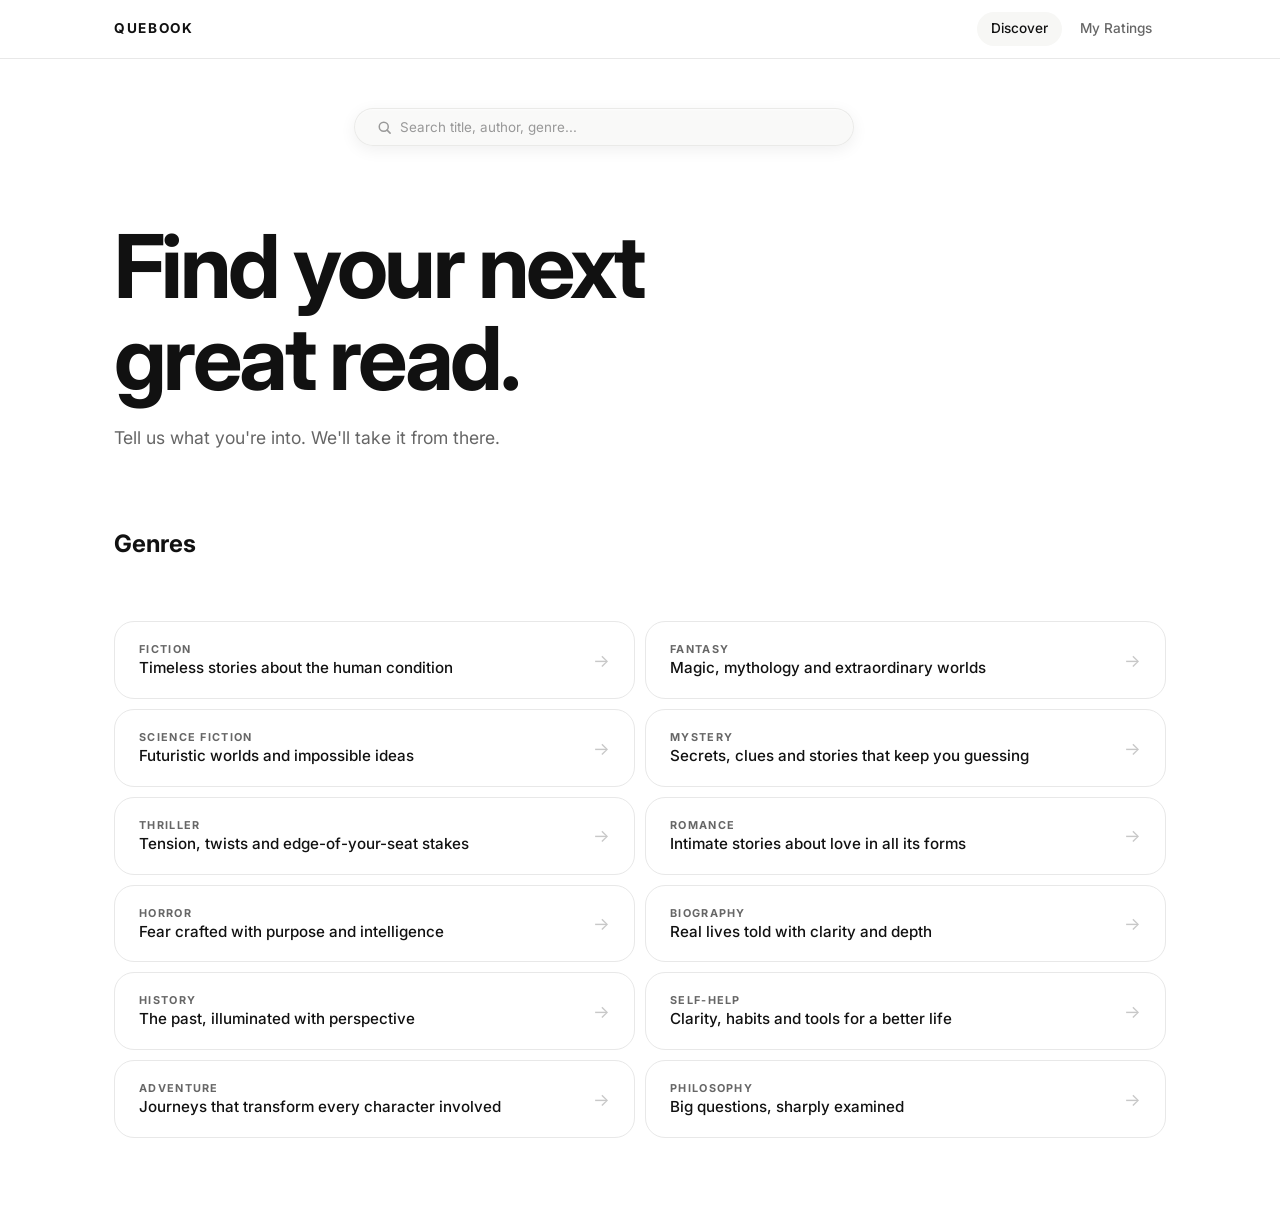
==== index.html @ 7052597d "Initial commit" ====
<!DOCTYPE html>
<html lang="en">
<head>
  <meta charset="UTF-8" />
  <meta http-equiv="refresh" content="0; url=templates/index.html" />
  <meta name="viewport" content="width=device-width, initial-scale=1.0" />
  <title>Quebook · Redirecting</title>
  <script>
    window.location.replace("templates/index.html");
  </script>
</head>
<body style="font-family: system-ui, -apple-system, sans-serif; background: #0f1117; color: #fff; display: flex; align-items: center; justify-content: center; height: 100vh; margin: 0;">
  <p>Redirecting to <a href="templates/index.html" style="color: #6366f1;">Quebook</a>...</p>
</body>
</html>
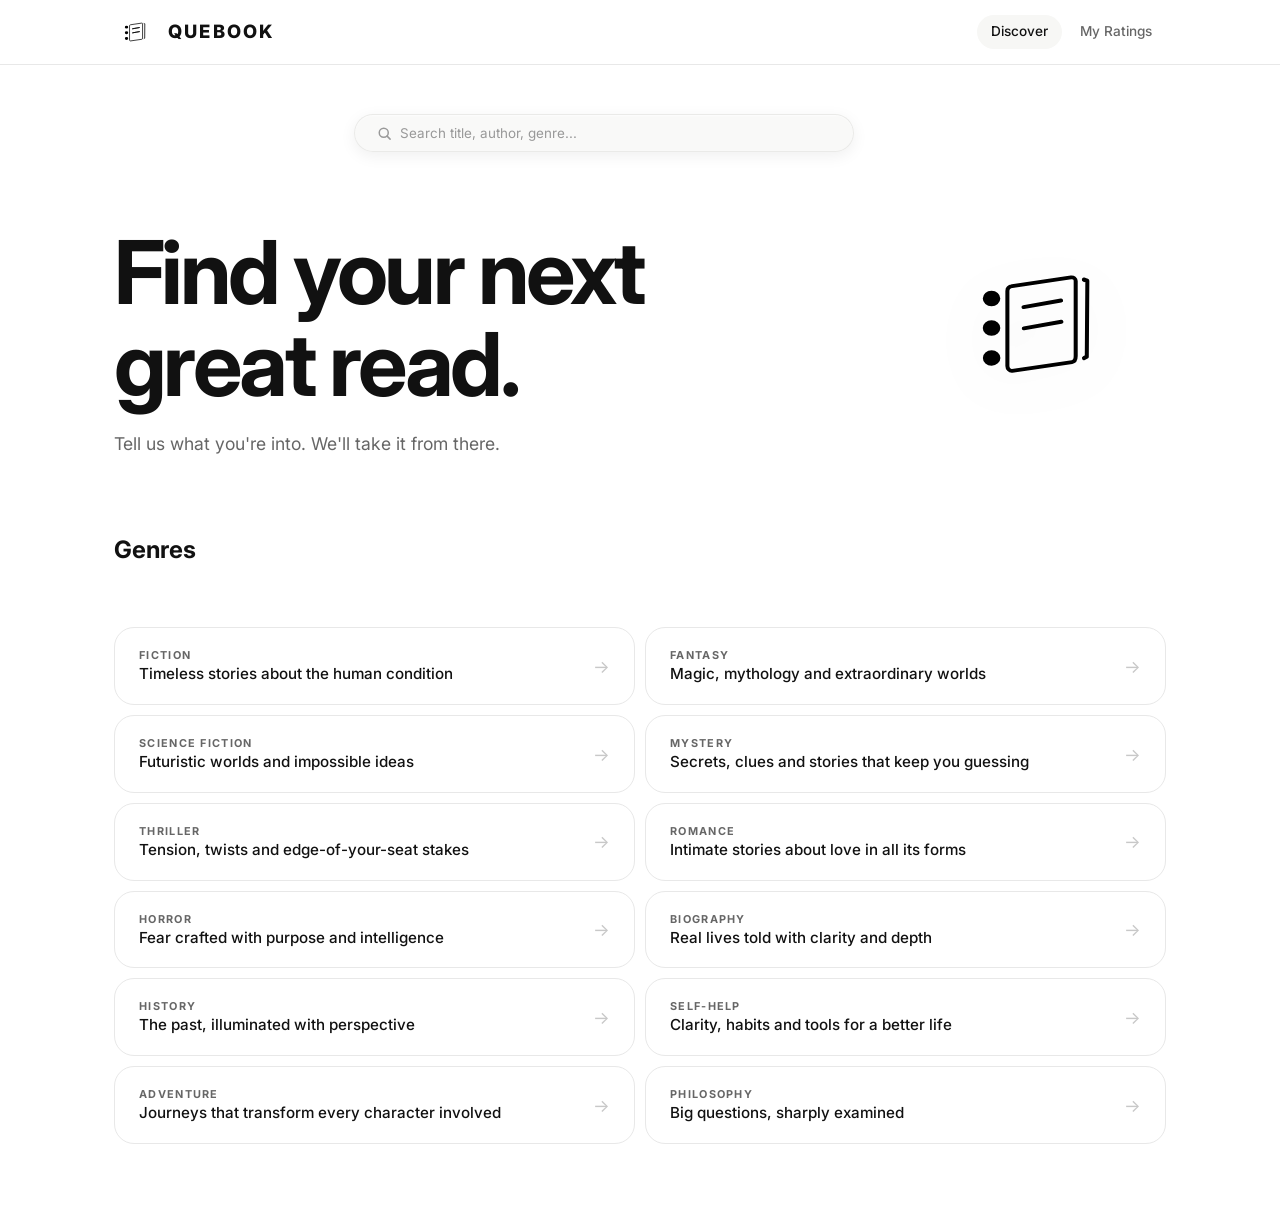
==== commit 1dad5f5e: "first commiT" ====
--- a/index.html
+++ b/index.html
@@ -3,7 +3,9 @@
 <head>
   <meta charset="UTF-8" />
   <meta http-equiv="refresh" content="0; url=templates/index.html" />
-  <meta name="viewport" content="width=device-width, initial-scale=1.0" />
+  <!-- Favicon -->
+  <link rel="icon" type="image/svg+xml" href="static/images/quebook_icon.svg?v=2" />
+  <link rel="shortcut icon" href="static/images/quebook_icon.svg?v=2" />
   <title>Quebook · Redirecting</title>
   <script>
     window.location.replace("templates/index.html");
